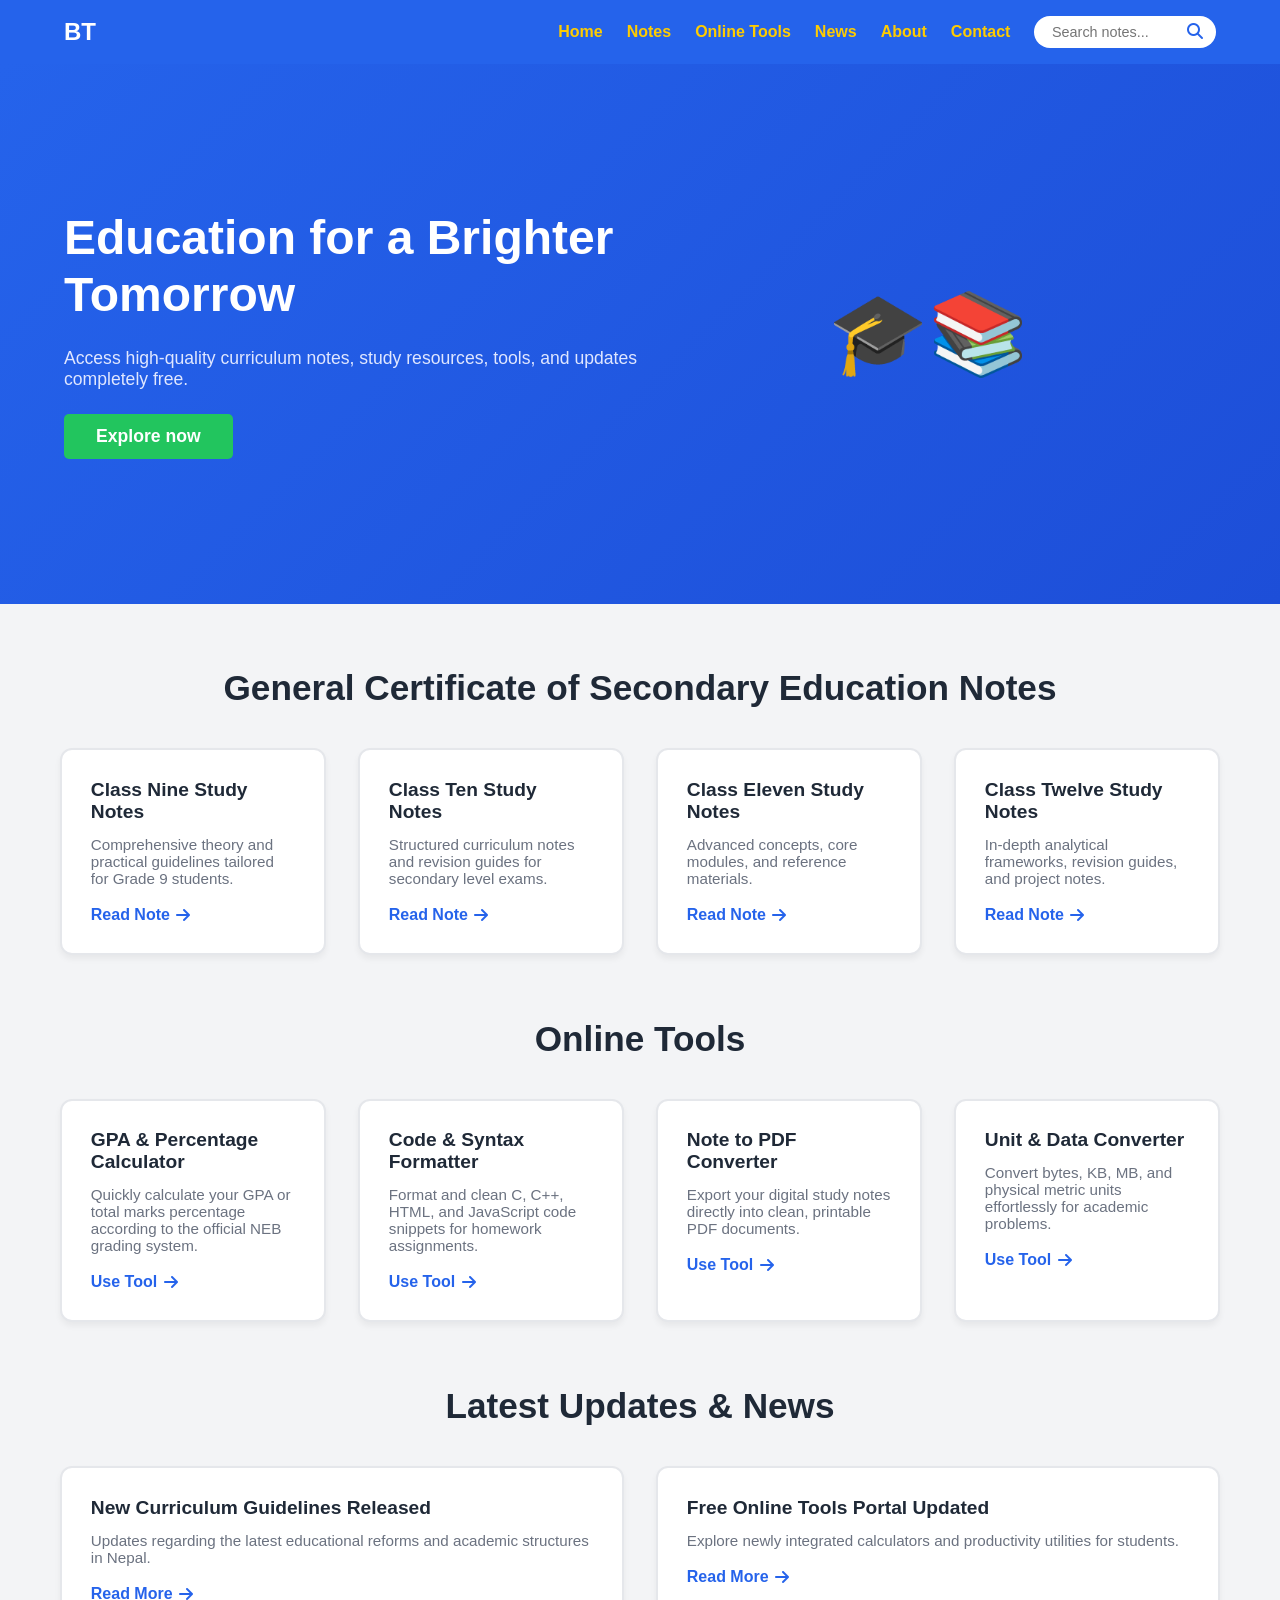
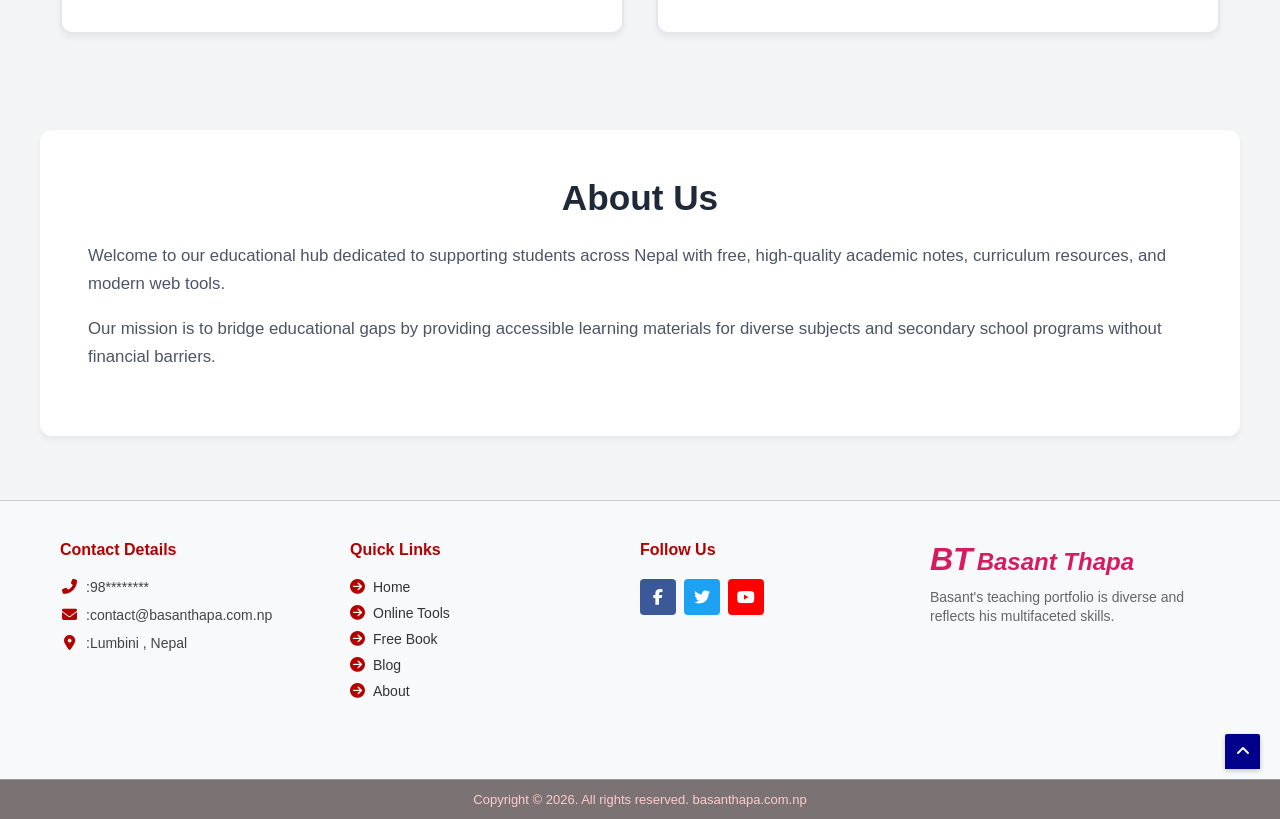
==== index.html @ 486ab1de "Update index.html" ====
<!DOCTYPE html>
<html lang="en">
<head>
    <link rel="icon" type="image/png" href="favicon.png">

    <!-- ...other tags... -->
    <script async src="https://pagead2.googlesyndication.com/pagead/js/adsbygoogle.js?client=ca-pub-2195037554780501"
     crossorigin="anonymous"></script>
    <meta charset="UTF-8">
    <meta name="viewport" content="width=device-width, initial-scale=1.0">

    <!-- Primary SEO Meta Tags -->
    <title>General Certificate of Secondary Education & Learning Hub | Basant Thapa</title>
    <meta name="description" content="Free educational portal by Basant Thapa offering Class 9 to 12 study notes, free student online tools, academic news, and learning resources in Nepal.">
    <meta name="keywords" content="Basant Thapa, Study Notes, Grade 9 Notes, Grade 10 Notes, Grade 11 Notes, Grade 12 Notes, NEB Nepal, Free Student Tools, GPA Calculator, Education Nepal">
    <meta name="author" content="Basant Thapa">
    <meta name="robots" content="index, follow">
    <link rel="canonical" href="https://basanthapa.com.np/">

    <!-- Open Graph / Facebook / WhatsApp SEO -->
    <meta property="og:type" content="website">
    <meta property="og:url" content="https://basanthapa.com.np/">
    <meta property="og:title" content="GCSE & Study Notes | Basant Thapa">
    <meta property="og:description" content="Access free Class 9-12 study notes, GPA calculator, note conversion tools, and educational news.">
    <meta property="og:image" content="https://basanthapa.com.np/og-image.jpg">

    <!-- Twitter Card SEO -->
    <meta name="twitter:card" content="summary_large_image">
    <meta name="twitter:url" content="https://basanthapa.com.np/">
    <meta name="twitter:title" content="GCSE & Study Notes | Basant Thapa">
    <meta name="twitter:description" content="Access free Class 9-12 study notes, GPA calculator, note conversion tools, and educational news.">
    <meta name="twitter:image" content="https://basanthapa.com.np/og-image.jpg">

    <!-- Schema.org JSON-LD Structured Data for Google Indexing -->
    <script type="application/ld+json">
    {
      "@context": "https://schema.org",
      "@type": "EducationalOrganization",
      "name": "Basant Thapa Educational Hub",
      "url": "https://basanthapa.com.np/",
      "description": "Free study notes, curriculum resources, and online student tools.",
      "founder": {
        "@type": "Person",
        "name": "Basant Thapa"
      },
      "address": {
        "@type": "PostalAddress",
        "addressLocality": "Mircchaiya-11, Siraha",
        "addressCountry": "NP"
      }
    }
    </script>

    <!-- FontAwesome for Icons -->
    <link rel="stylesheet" href="https://cdnjs.cloudflare.com/ajax/libs/font-awesome/6.4.0/css/all.min.css">
    
    <style>
        * {
            margin: 0;
            padding: 0;
            box-sizing: border-box;
            font-family: 'Segoe UI', Tahoma, Geneva, Verdana, sans-serif;
            scroll-behavior: smooth;
        }

        body {
            background-color: #f3f4f6;
            color: #333;
        }

        /* Normal Scrolling Navbar Styling (Not Fixed) */
        header {
            background-color: #2563eb;
            color: white;
            display: flex;
            justify-content: space-between;
            align-items: center;
            padding: 1rem 5%;
            box-shadow: 0 2px 5px rgba(0,0,0,0.1);
        }

        .logo {
            font-size: 1.5rem;
            font-weight: bold;
            color: #ffffff;
            text-decoration: none;
            display: flex;
            align-items: center;
            gap: 0.5rem;
        }

        nav ul {
            display: flex;
            list-style: none;
            gap: 1.5rem;
            align-items: center;
        }

        nav ul li {
            position: relative;
        }

        nav ul li a {
            color: #ffcc00;
            text-decoration: none;
            font-weight: 600;
            font-size: 1rem;
            transition: color 0.3s;
        }

        nav ul li a:hover {
            color: #ffffff;
        }

        /* Navbar Search Bar Container */
        .nav-search-container {
            display: flex;
            align-items: center;
            background: #ffffff;
            border-radius: 20px;
            padding: 0.2rem 0.8rem;
        }

        .nav-search-input {
            border: none;
            outline: none;
            padding: 0.3rem;
            font-size: 0.9rem;
            width: 140px;
            transition: width 0.3s ease;
        }

        .nav-search-input:focus {
            width: 180px;
        }

        .nav-search-btn {
            background: none;
            border: none;
            color: #2563eb;
            cursor: pointer;
            font-size: 1rem;
        }

        /* Hero Section */
        .hero {
            background: linear-gradient(135deg, #2563eb, #1d4ed8);
            color: white;
            display: flex;
            align-items: center;
            justify-content: space-between;
            padding: 4rem 5%;
            min-height: 60vh;
            flex-wrap: wrap;
        }

        .hero-content {
            flex: 1;
            min-width: 300px;
        }

        .hero-content h1 {
            font-size: 3rem;
            margin-bottom: 1.5rem;
            line-height: 1.2;
        }

        .hero-content p {
            font-size: 1.1rem;
            margin-bottom: 1.5rem;
            color: #e0e7ff;
        }

        .btn {
            display: inline-block;
            background-color: #22c55e;
            color: white;
            padding: 0.75rem 2rem;
            border-radius: 5px;
            text-decoration: none;
            font-weight: bold;
            font-size: 1.1rem;
            transition: background 0.3s;
        }

        .btn:hover {
            background-color: #16a34a;
        }

        .hero-image {
            flex: 1;
            min-width: 300px;
            text-align: center;
            font-size: 5rem;
        }

        /* General Section Styling */
        .container {
            max-width: 1200px;
            margin: 0 auto;
            padding: 4rem 20px;
        }

        .section-title {
            text-align: center;
            font-size: 2.2rem;
            margin-bottom: 2.5rem;
            color: #1f2937;
        }

        /* Notes, News & Tools Cards Grid */
        .cards-container {
            display: grid;
            grid-template-columns: repeat(auto-fit, minmax(260px, 1fr));
            gap: 2rem;
        }

        .card {
            background: white;
            border: 2px solid #e5e7eb;
            border-radius: 12px;
            padding: 1.8rem;
            text-align: left;
            box-shadow: 0 4px 6px rgba(0,0,0,0.05);
            transition: transform 0.3s, border-color 0.3s;
        }

        .card:hover {
            transform: translateY(-5px);
            border-color: #2563eb;
        }

        .card h3 {
            font-size: 1.2rem;
            color: #1f2937;
            margin-bottom: 0.8rem;
        }

        .card p {
            font-size: 0.95rem;
            color: #6b7280;
            margin-bottom: 1.2rem;
        }

        .card-link {
            text-decoration: none;
            color: #2563eb;
            font-weight: 600;
            display: inline-flex;
            align-items: center;
            gap: 0.4rem;
        }

        .card-link:hover {
            text-decoration: underline;
        }

        /* About Section */
        .about-section {
            background-color: white;
            border-radius: 12px;
            padding: 3rem;
            box-shadow: 0 4px 6px rgba(0,0,0,0.05);
            margin: 2rem 20px;
            max-width: 1200px;
            margin-left: auto;
            margin-right: auto;
        }

        .about-content {
            line-height: 1.7;
            color: #4b5563;
            font-size: 1.05rem;
        }

        .about-content p {
            margin-bottom: 1rem;
        }

        /* Footer Main Container Styles */
        .site-footer {
            background-color: #f8f9fa;
            border-top: 1px solid #ccc;
            font-family: Arial, sans-serif;
            color: #333;
            position: relative;
            padding-top: 40px;
            margin-top: 4rem;
        }

        .footer-container {
            max-width: 1200px;
            margin: 0 auto;
            display: flex;
            justify-content: space-between;
            flex-wrap: wrap;
            padding: 0 20px 50px 20px;
        }

        .footer-col {
            flex: 1;
            min-width: 220px;
            margin-bottom: 20px;
            padding-right: 15px;
        }

        /* Footer Headings */
        .footer-col h3.footer-heading {
            color: #b30000;
            font-size: 16px;
            font-weight: bold;
            margin-bottom: 20px;
            text-transform: capitalize;
        }

        /* Contact & Link Lists */
        .contact-list, .links-list {
            list-style: none;
            padding: 0;
            margin: 0;
        }

        .contact-list li {
            display: flex;
            align-items: center;
            margin-bottom: 12px;
            font-size: 14px;
            color: #444;
        }

        .contact-list li i {
            color: #b30000;
            margin-right: 8px;
            font-size: 15px;
            width: 18px;
            text-align: center;
        }

        .links-list li {
            margin-bottom: 10px;
        }

        .links-list li a {
            text-decoration: none;
            color: #333;
            font-size: 14px;
            display: flex;
            align-items: center;
            transition: color 0.2s;
        }

        .links-list li a i {
            color: #b30000;
            margin-right: 8px;
            font-size: 15px;
        }

        .links-list li a:hover {
            color: #b30000;
        }

        /* Social Icons */
        .social-icons {
            display: flex;
            gap: 8px;
        }

        .social-icon {
            display: flex;
            align-items: center;
            justify-content: center;
            width: 36px;
            height: 36px;
            color: #fff;
            border-radius: 4px;
            text-decoration: none;
            font-size: 16px;
        }

        .social-icon.facebook { background-color: #3b5998; }
        .social-icon.twitter { background-color: #1da1f2; }
        .social-icon.youtube { background-color: #ff0000; }

        /* Brand Column */
        .brand-logo {
            display: flex;
            align-items: baseline;
            margin-bottom: 10px;
        }

        .logo-yb {
            font-family: 'Brush Script MT', cursive, sans-serif;
            font-size: 32px;
            color: #d81b60;
            font-weight: bold;
            font-style: italic;
            margin-right: 4px;
        }

        .logo-text {
            font-family: 'Brush Script MT', cursive, sans-serif;
            font-size: 24px;
            color: #d81b60;
            font-style: italic;
            font-weight: bold;
        }

        .brand-desc {
            font-size: 14px;
            color: #666;
            line-height: 1.4;
            margin: 0;
            max-width: 260px;
        }

        /* Footer Bottom Bar */
        .footer-bottom {
            background-color: #7b7373;
            text-align: center;
            padding: 12px 0;
            border-top: 1px solid #999;
        }

        .footer-bottom p {
            color: #ffcccc;
            font-size: 13px;
            margin: 0;
        }

        /* Back to Top Button */
        .back-to-top {
            position: absolute;
            right: 20px;
            bottom: 50px;
            background-color: #00008b;
            color: #fff;
            width: 35px;
            height: 35px;
            display: flex;
            align-items: center;
            justify-content: center;
            text-decoration: none;
            border-radius: 2px 2px 0 0;
            box-shadow: 0 2px 5px rgba(0,0,0,0.2);
        }

        .back-to-top:hover {
            background-color: #000066;
        }

        /* Responsive */
        @media (max-width: 768px) {
            header {
                flex-direction: column;
                gap: 0.5rem;
                padding: 0.8rem;
            }
            nav ul {
                gap: 0.8rem;
                font-size: 0.9rem;
            }
            .hero-content h1 {
                font-size: 2.2rem;
            }
        }
    </style>
</head>
<body>

    <!-- Header / Navbar (Text only, natural scrolling) -->
    <header>
        <a href="#" class="logo" aria-label="Basant Thapa Home">
            BT
        </a>
        <nav aria-label="Main Navigation">
            <ul>
                <li><a href="#">Home</a></li>
                <li><a href="#notes">Notes</a></li>
                <li><a href="#tools">Online Tools</a></li>
                <li><a href="#news">News</a></li>
                <li><a href="#about">About</a></li>
                <li><a href="#contact-details">Contact</a></li>
                <li>
                    <div class="nav-search-container">
                        <input type="text" id="searchInput" class="nav-search-input" placeholder="Search notes..." aria-label="Search study notes">
                        <button onclick="performSearch()" class="nav-search-btn" aria-label="Submit search"><i class="fas fa-search"></i></button>
                    </div>
                </li>
            </ul>
        </nav>
    </header>

    <main>
        <!-- Hero Section -->
        <section class="hero">
            <div class="hero-content">
                <h1>Education for a Brighter Tomorrow</h1>
                <p>Access high-quality curriculum notes, study resources, tools, and updates completely free.</p>
                <a href="#notes" class="btn">Explore now</a>
            </div>
            <div class="hero-image" aria-hidden="true">
                🎓📚
            </div>
        </section>

        <!-- Notes Section -->
        <section id="notes" class="container">
            <h2 class="section-title">General Certificate of Secondary Education Notes</h2>
            <div class="cards-container">
                <article class="card">
                    <h3>Class Nine Study Notes</h3>
                    <p>Comprehensive theory and practical guidelines tailored for Grade 9 students.</p>
                    <a href="#" class="card-link">Read Note <i class="fas fa-arrow-right"></i></a>
                </article>
                <article class="card">
                    <h3>Class Ten Study Notes</h3>
                    <p>Structured curriculum notes and revision guides for secondary level exams.</p>
                    <a href="#" class="card-link">Read Note <i class="fas fa-arrow-right"></i></a>
                </article>
                <article class="card">
                    <h3>Class Eleven Study Notes</h3>
                    <p>Advanced concepts, core modules, and reference materials.</p>
                    <a href="#" class="card-link">Read Note <i class="fas fa-arrow-right"></i></a>
                </article>
                <article class="card">
                    <h3>Class Twelve Study Notes</h3>
                    <p>In-depth analytical frameworks, revision guides, and project notes.</p>
                    <a href="#" class="card-link">Read Note <i class="fas fa-arrow-right"></i></a>
                </article>
            </div>
        </section>

        <!-- Online Tools Section -->
        <section id="tools" class="container" style="padding-top: 0;">
            <h2 class="section-title">Online Tools</h2>
            <div class="cards-container">
                <article class="card">
                    <h3>GPA & Percentage Calculator</h3>
                    <p>Quickly calculate your GPA or total marks percentage according to the official NEB grading system.</p>
                    <a href="tools/neb_gps_calculator/" class="card-link">Use Tool <i class="fas fa-arrow-right"></i></a>
                </article>
                <article class="card">
                    <h3>Code & Syntax Formatter</h3>
                    <p>Format and clean C, C++, HTML, and JavaScript code snippets for homework assignments.</p>
                    <a href="#" class="card-link">Use Tool <i class="fas fa-arrow-right"></i></a>
                </article>
                <article class="card">
                    <h3>Note to PDF Converter</h3>
                    <p>Export your digital study notes directly into clean, printable PDF documents.</p>
                    <a href="#" class="card-link">Use Tool <i class="fas fa-arrow-right"></i></a>
                </article>
                <article class="card">
                    <h3>Unit & Data Converter</h3>
                    <p>Convert bytes, KB, MB, and physical metric units effortlessly for academic problems.</p>
                    <a href="#" class="card-link">Use Tool <i class="fas fa-arrow-right"></i></a>
                </article>
            </div>
        </section>

        <!-- News Section -->
        <section id="news" class="container" style="padding-top: 0;">
            <h2 class="section-title">Latest Updates & News</h2>
            <div class="cards-container">
                <article class="card">
                    <h3>New Curriculum Guidelines Released</h3>
                    <p>Updates regarding the latest educational reforms and academic structures in Nepal.</p>
                    <a href="#" class="card-link">Read More <i class="fas fa-arrow-right"></i></a>
                </article>
                <article class="card">
                    <h3>Free Online Tools Portal Updated</h3>
                    <p>Explore newly integrated calculators and productivity utilities for students.</p>
                    <a href="#" class="card-link">Read More <i class="fas fa-arrow-right"></i></a>
                </article>
            </div>
        </section>

        <!-- About Section -->
        <section id="about" class="about-section">
            <h2 class="section-title" style="margin-bottom: 1.5rem;">About Us</h2>
            <div class="about-content">
                <p>Welcome to our educational hub dedicated to supporting students across Nepal with free, high-quality academic notes, curriculum resources, and modern web tools.</p>
                <p>Our mission is to bridge educational gaps by providing accessible learning materials for diverse subjects and secondary school programs without financial barriers.</p>
            </div>
        </section>
    </main>

    <!-- Enhanced Multi-column Footer -->
    <footer class="site-footer">
        <div class="footer-container">
            
            <!-- Column 1: Contact Details -->
            <div id="contact-details" class="footer-col">
                <h3 class="footer-heading">Contact Details</h3>
                <ul class="contact-list">
                    <li>
                        <i class="fas fa-phone-alt"></i>
                        <span>:98********</span>
                    </li>
                    <li>
                        <i class="fas fa-envelope"></i>
                        <span>:contact@basanthapa.com.np</span>
                    </li>
                    <li>
                        <i class="fas fa-map-marker-alt"></i>
                        <span>:Lumbini , Nepal</span>
                    </li>
                </ul>
            </div>

            <!-- Column 2: Quick Links -->
            <div class="footer-col">
                <h3 class="footer-heading">Quick Links</h3>
                <ul class="links-list">
                    <li><a href="#"><i class="fas fa-arrow-circle-right"></i> Home</a></li>
                    <li><a href="#tools"><i class="fas fa-arrow-circle-right"></i> Online Tools</a></li>
                    <li><a href="#notes"><i class="fas fa-arrow-circle-right"></i> Free Book</a></li>
                    <li><a href="#news"><i class="fas fa-arrow-circle-right"></i> Blog</a></li>
                    <li><a href="#about"><i class="fas fa-arrow-circle-right"></i> About</a></li>
                </ul>
            </div>

            <!-- Column 3: Follow Us -->
            <div class="footer-col">
                <h3 class="footer-heading">Follow Us</h3>
                <div class="social-icons">
                    <a href="#" class="social-icon facebook" aria-label="Facebook Page"><i class="fab fa-facebook-f"></i></a>
                    <a href="#" class="social-icon twitter" aria-label="Twitter Profile"><i class="fab fa-twitter"></i></a>
                    <a href="#" class="social-icon youtube" aria-label="YouTube Channel"><i class="fab fa-youtube"></i></a>
                </div>
            </div>

            <!-- Column 4: Brand & Bio -->
            <div class="footer-col brand-col">
                <div class="brand-logo">
                    <span class="logo-yb">BT</span>
                    <span class="logo-text">Basant Thapa</span>
                </div>
                <p class="brand-desc">
                    Basant's teaching portfolio is diverse and reflects his multifaceted skills.
                </p>
            </div>

        </div>

        <!-- Bottom Bar -->
        <div class="footer-bottom">
            <p>Copyright &copy; 2026. All rights reserved. basanthapa.com.np</p>
        </div>

        <!-- Back to Top Button -->
        <a href="#" class="back-to-top" aria-label="Scroll back to top"><i class="fas fa-angle-up"></i></a>
    </footer>

    <!-- Search Script Logic -->
    <script>
        function performSearch() {
            const query = document.getElementById('searchInput').value.trim().toLowerCase();
            if(query) {
                alert("Searching notes and tools for: " + query);
            } else {
                alert("Please enter a search term.");
            }
        }

        // Allow pressing Enter in the search input
        document.getElementById('searchInput').addEventListener('keypress', function (e) {
            if (e.key === 'Enter') {
                performSearch();
            }
        });
    </script>
</body>
</html>
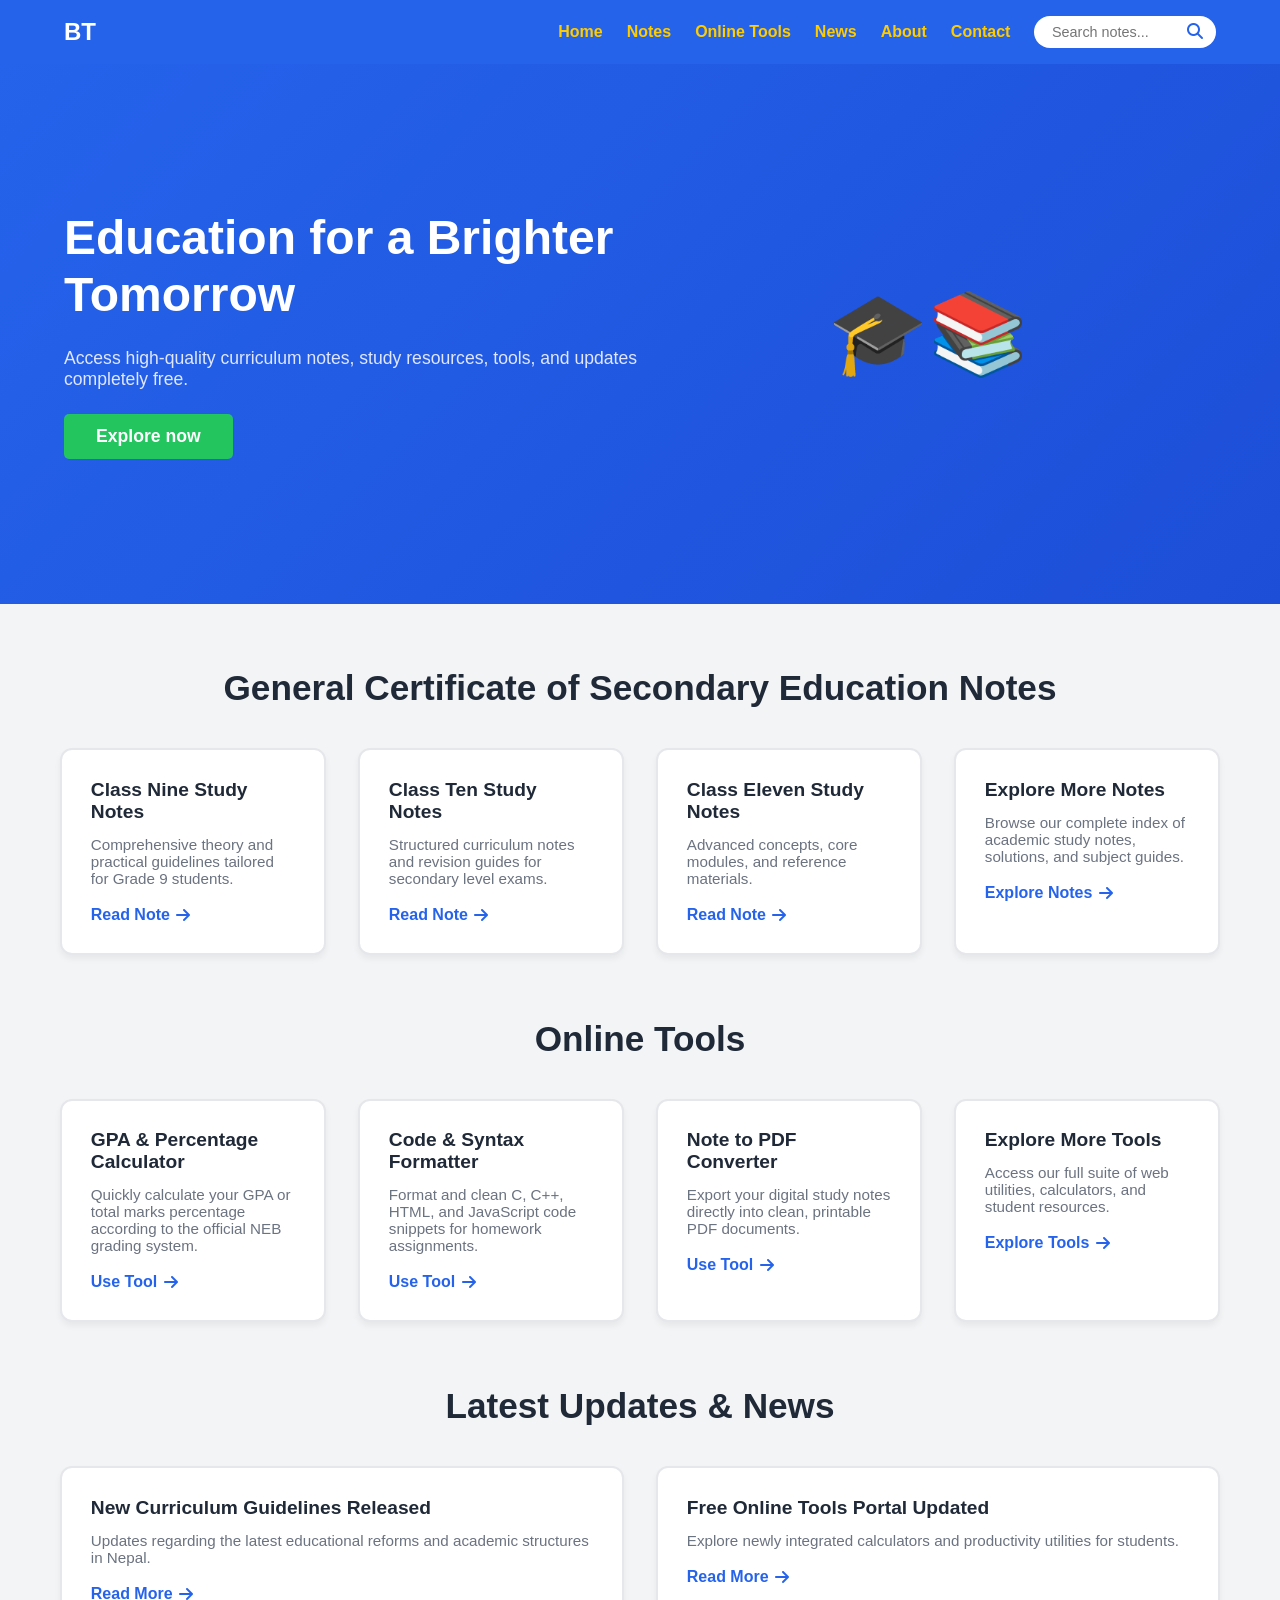
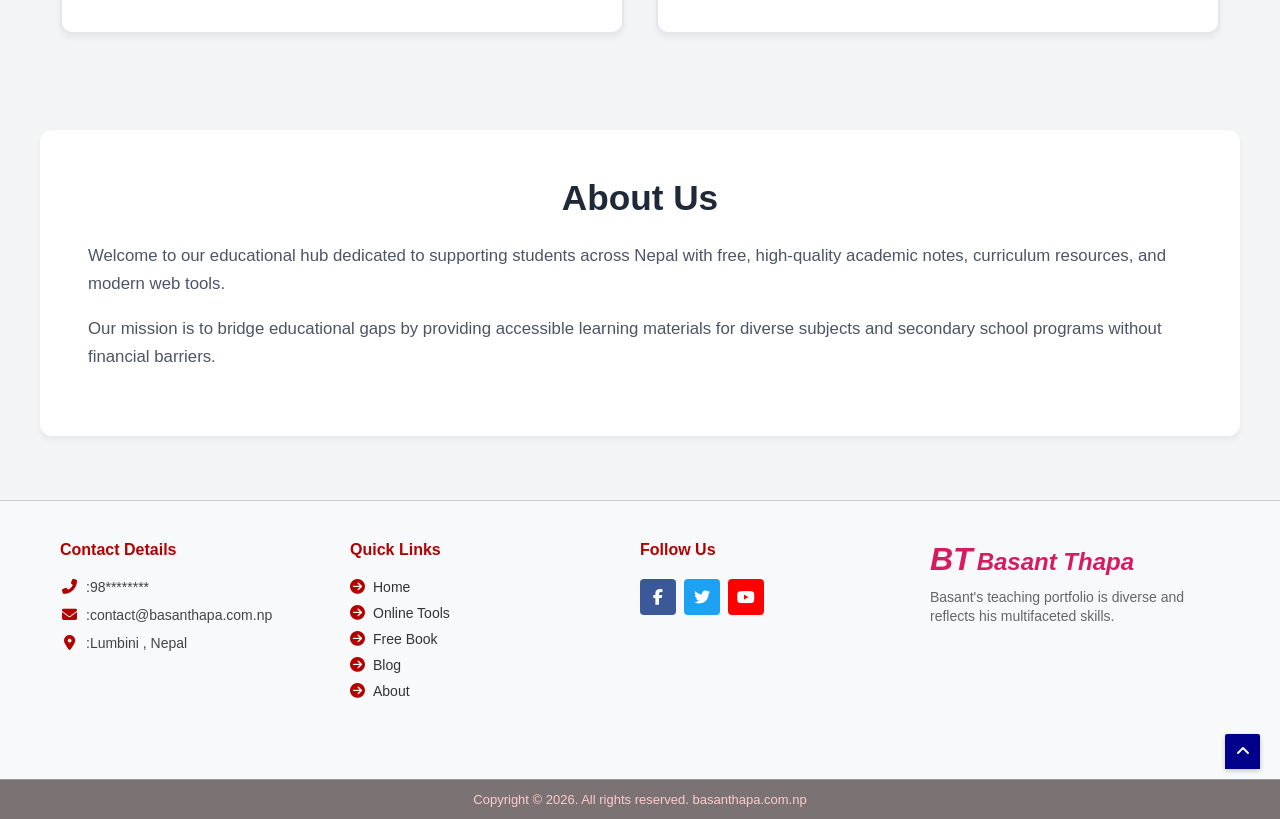
==== commit 1b3e8006: "Update index.html" ====
--- a/index.html
+++ b/index.html
@@ -11,7 +11,7 @@
 
     <!-- Primary SEO Meta Tags -->
     <title>General Certificate of Secondary Education & Learning Hub | Basant Thapa</title>
-    <meta name="description" content="Free educational portal by Basant Thapa offering Class 9 to 12 study notes, free student online tools, academic news, and learning resources in Nepal.">
+    <meta name="description" content="Free educational portal offering study notes, free student online tools, academic news, and learning resources.">
     <meta name="keywords" content="Basant Thapa, Study Notes, Grade 9 Notes, Grade 10 Notes, Grade 11 Notes, Grade 12 Notes, NEB Nepal, Free Student Tools, GPA Calculator, Education Nepal">
     <meta name="author" content="Basant Thapa">
     <meta name="robots" content="index, follow">
@@ -45,7 +45,6 @@
       },
       "address": {
         "@type": "PostalAddress",
-        "addressLocality": "Mircchaiya-11, Siraha",
         "addressCountry": "NP"
       }
     }
@@ -523,9 +522,9 @@
                     <a href="#" class="card-link">Read Note <i class="fas fa-arrow-right"></i></a>
                 </article>
                 <article class="card">
-                    <h3>Class Twelve Study Notes</h3>
-                    <p>In-depth analytical frameworks, revision guides, and project notes.</p>
-                    <a href="#" class="card-link">Read Note <i class="fas fa-arrow-right"></i></a>
+                    <h3>Explore More Notes</h3>
+                    <p>Browse our complete index of academic study notes, solutions, and subject guides.</p>
+                    <a href="#" class="card-link">Explore Notes <i class="fas fa-arrow-right"></i></a>
                 </article>
             </div>
         </section>
@@ -537,7 +536,7 @@
                 <article class="card">
                     <h3>GPA & Percentage Calculator</h3>
                     <p>Quickly calculate your GPA or total marks percentage according to the official NEB grading system.</p>
-                    <a href="tools/neb_gps_calculator/" class="card-link">Use Tool <i class="fas fa-arrow-right"></i></a>
+                    <a href="tools/neb_gpa_calculator/" class="card-link">Use Tool <i class="fas fa-arrow-right"></i></a>
                 </article>
                 <article class="card">
                     <h3>Code & Syntax Formatter</h3>
@@ -550,9 +549,9 @@
                     <a href="#" class="card-link">Use Tool <i class="fas fa-arrow-right"></i></a>
                 </article>
                 <article class="card">
-                    <h3>Unit & Data Converter</h3>
-                    <p>Convert bytes, KB, MB, and physical metric units effortlessly for academic problems.</p>
-                    <a href="#" class="card-link">Use Tool <i class="fas fa-arrow-right"></i></a>
+                    <h3>Explore More Tools</h3>
+                    <p>Access our full suite of web utilities, calculators, and student resources.</p>
+                    <a href="#" class="card-link">Explore Tools <i class="fas fa-arrow-right"></i></a>
                 </article>
             </div>
         </section>
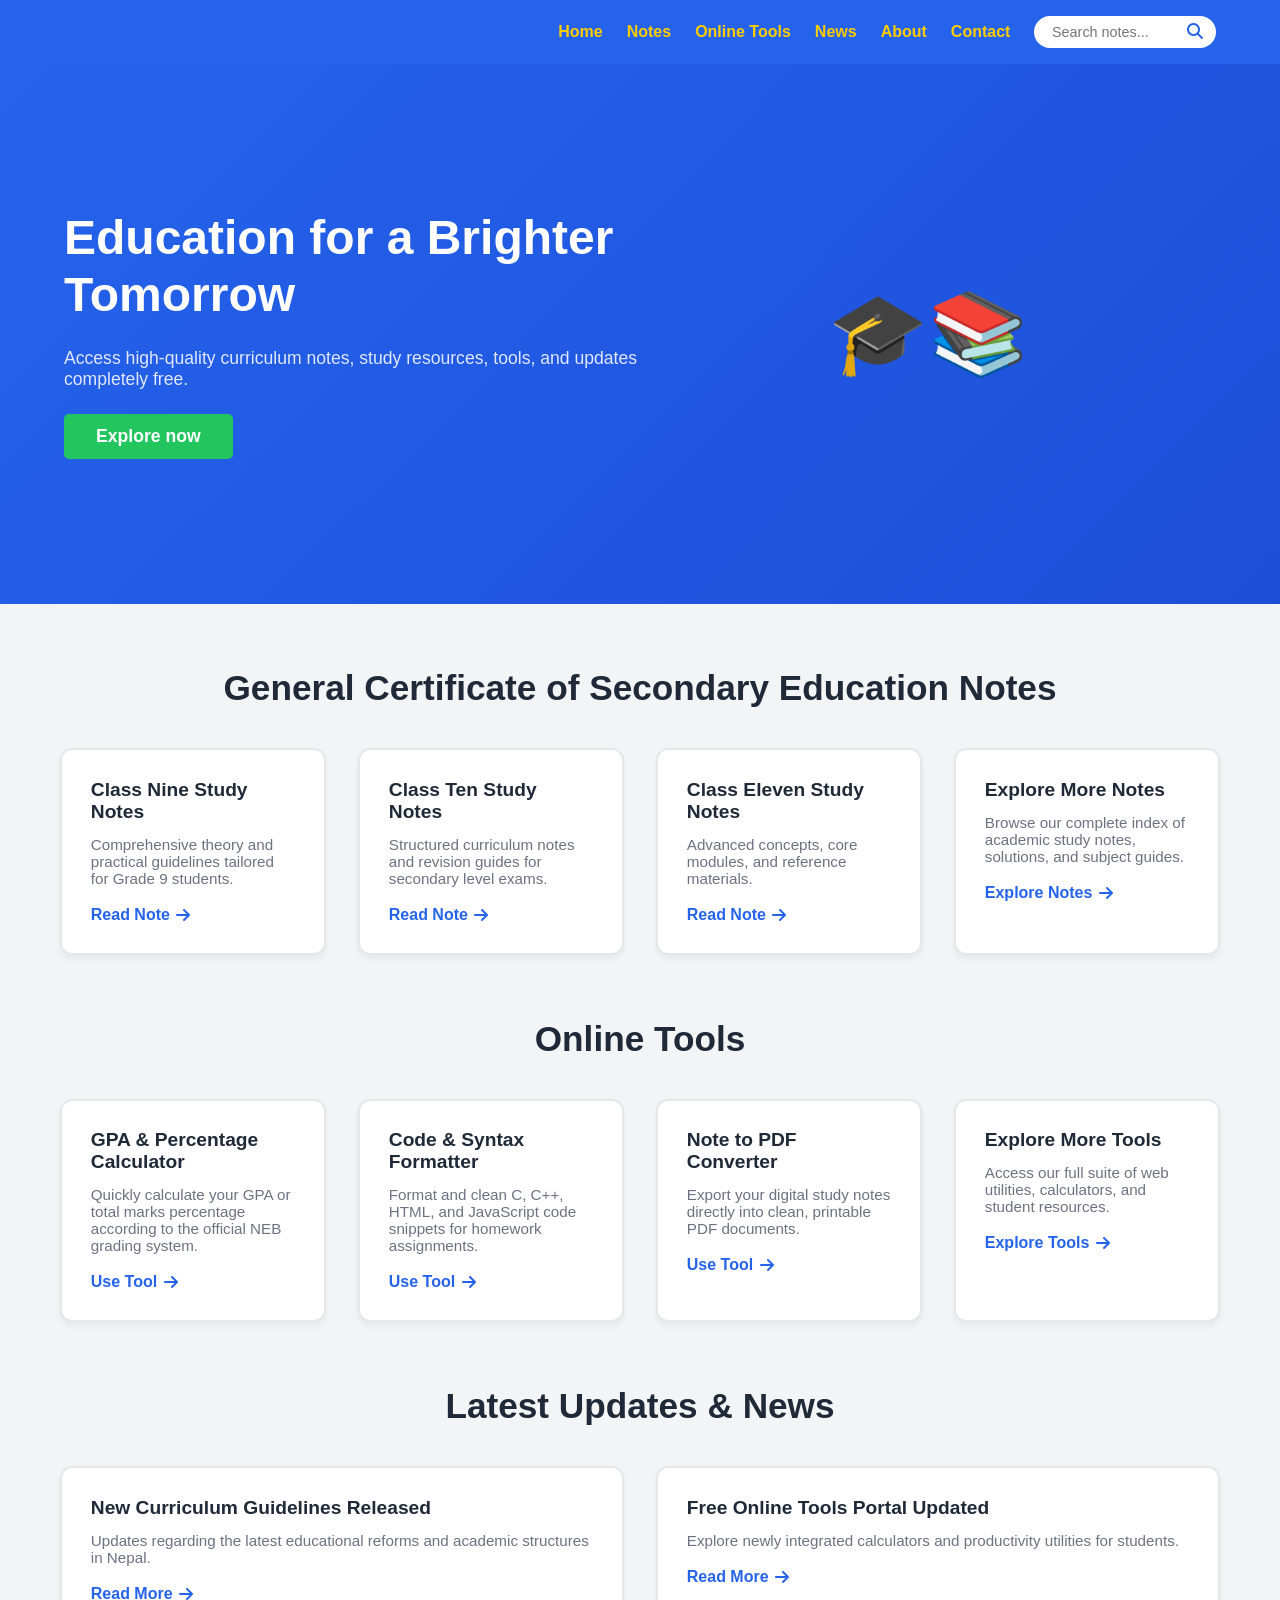
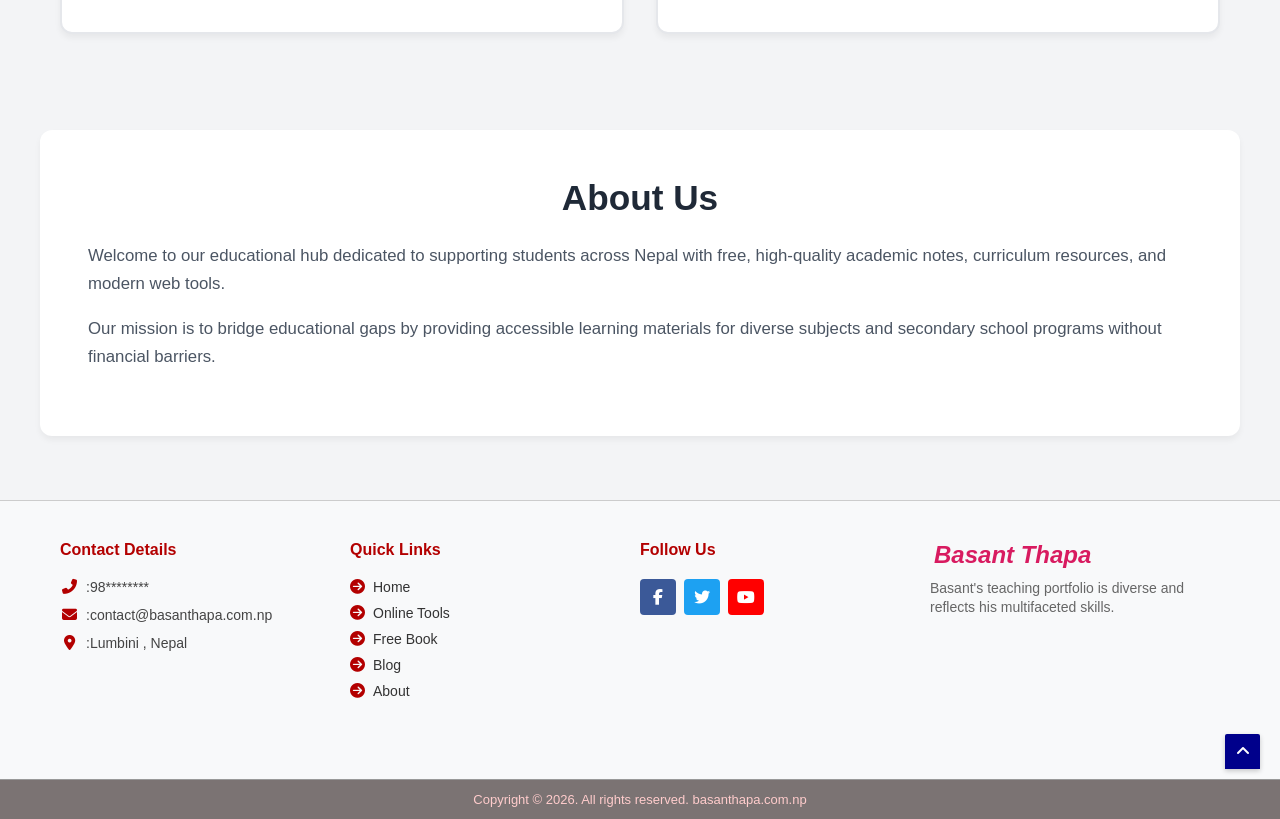
==== commit 15ea87b8: "Update index.html" ====
--- a/index.html
+++ b/index.html
@@ -469,7 +469,7 @@
     <!-- Header / Navbar (Text only, natural scrolling) -->
     <header>
         <a href="#" class="logo" aria-label="Basant Thapa Home">
-            BT
+              <!-- Header logo-->
         </a>
         <nav aria-label="Main Navigation">
             <ul>
@@ -631,7 +631,7 @@
             <!-- Column 4: Brand & Bio -->
             <div class="footer-col brand-col">
                 <div class="brand-logo">
-                    <span class="logo-yb">BT</span>
+                    <span class="logo-yb"></span>
                     <span class="logo-text">Basant Thapa</span>
                 </div>
                 <p class="brand-desc">
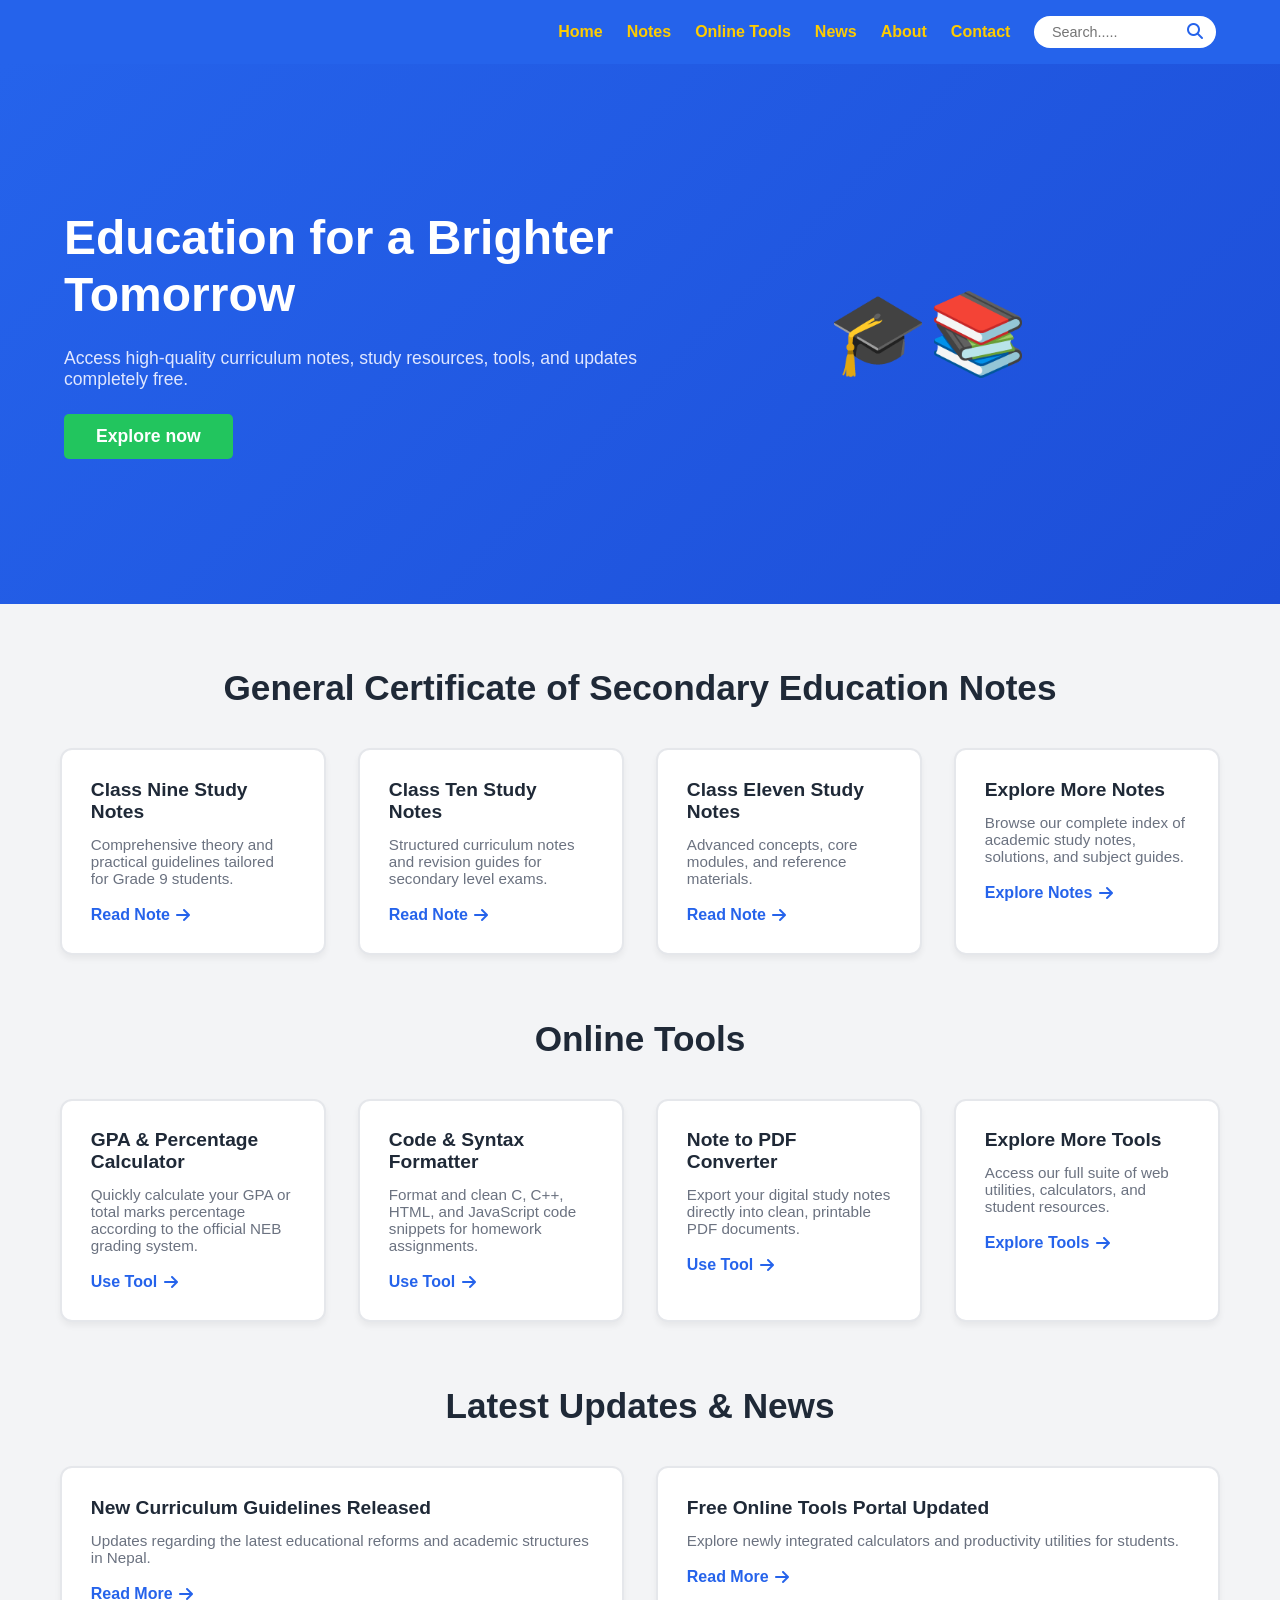
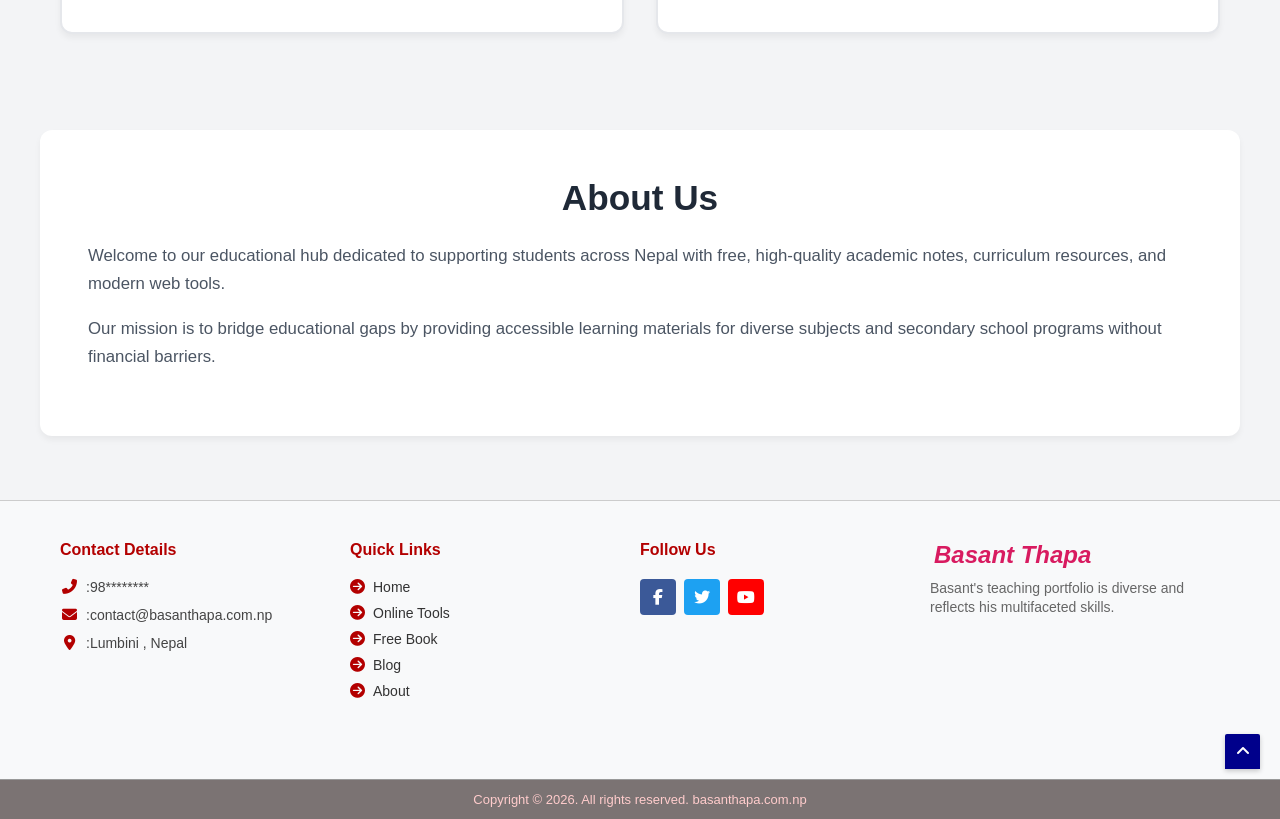
==== commit 4781a591: "Update index.html" ====
--- a/index.html
+++ b/index.html
@@ -481,7 +481,7 @@
                 <li><a href="#contact-details">Contact</a></li>
                 <li>
                     <div class="nav-search-container">
-                        <input type="text" id="searchInput" class="nav-search-input" placeholder="Search notes..." aria-label="Search study notes">
+                        <input type="text" id="searchInput" class="nav-search-input" placeholder="Search....." aria-label="Search study notes">
                         <button onclick="performSearch()" class="nav-search-btn" aria-label="Submit search"><i class="fas fa-search"></i></button>
                     </div>
                 </li>
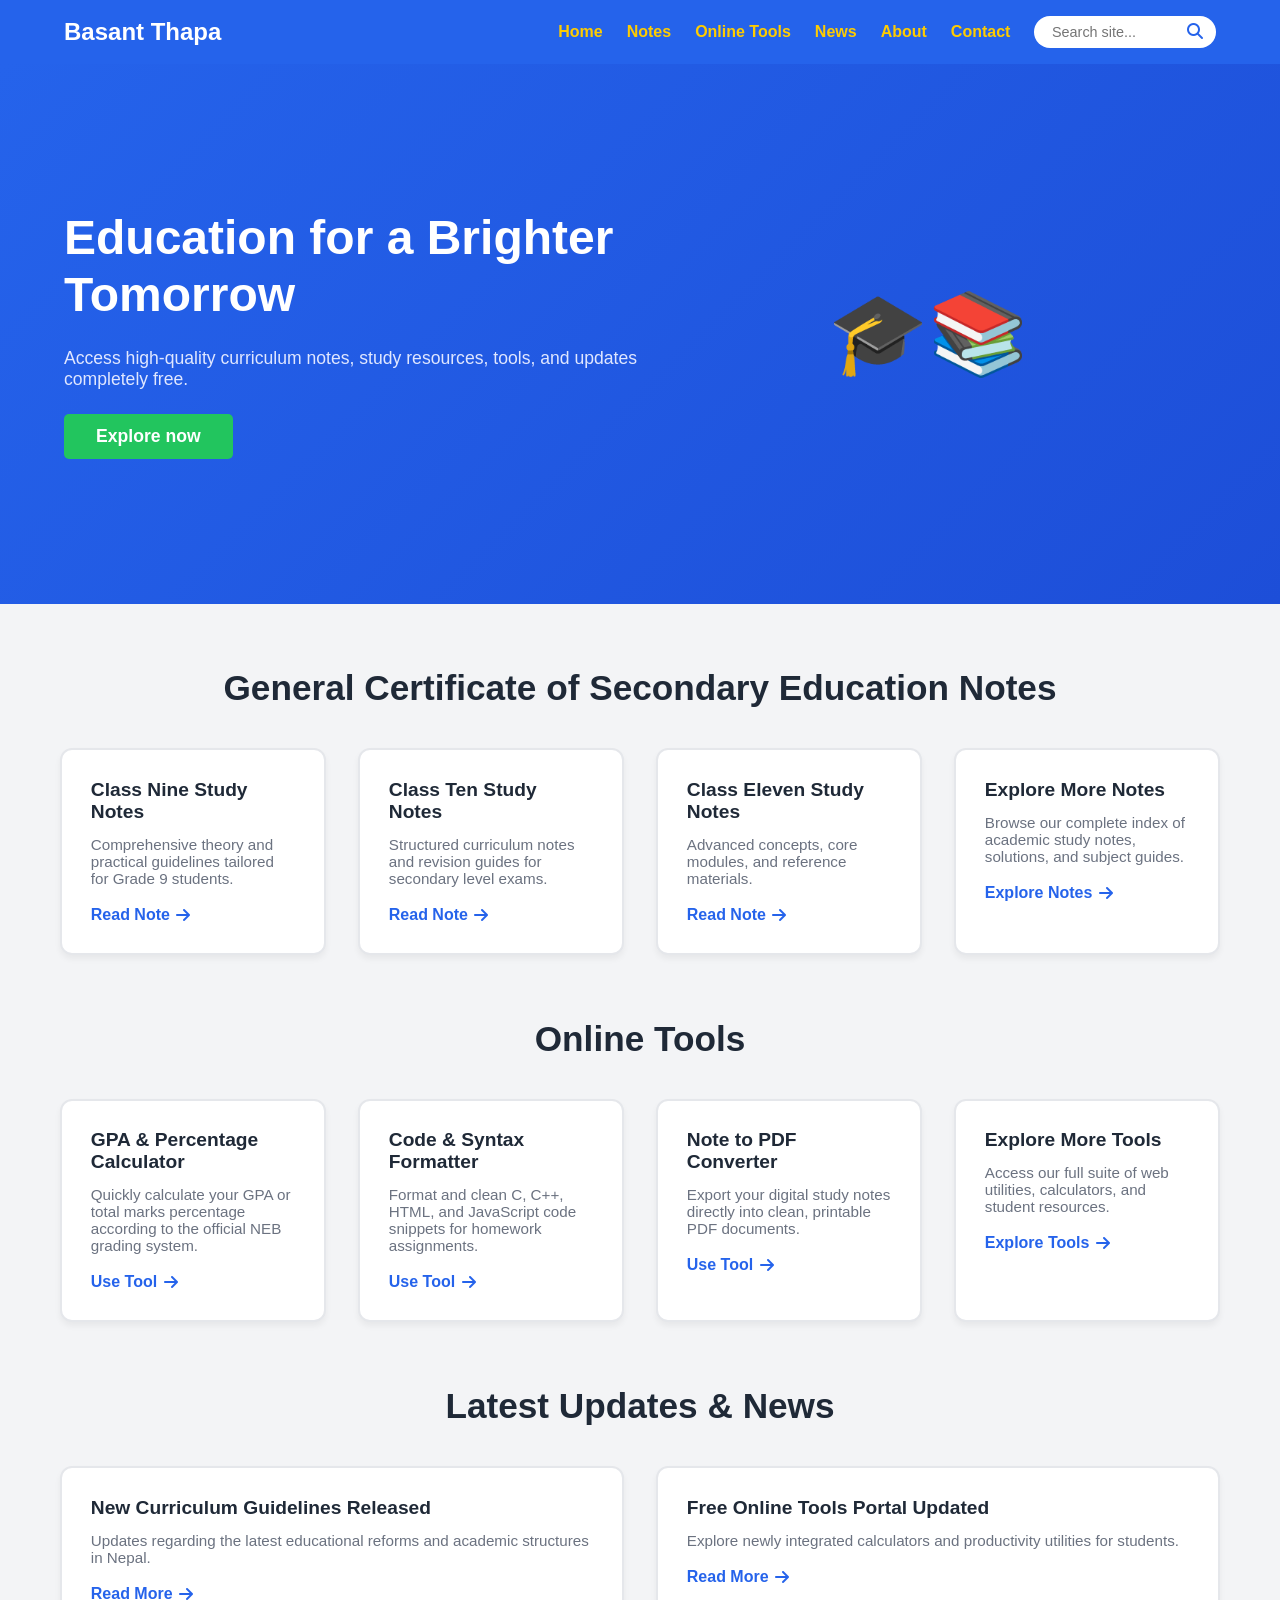
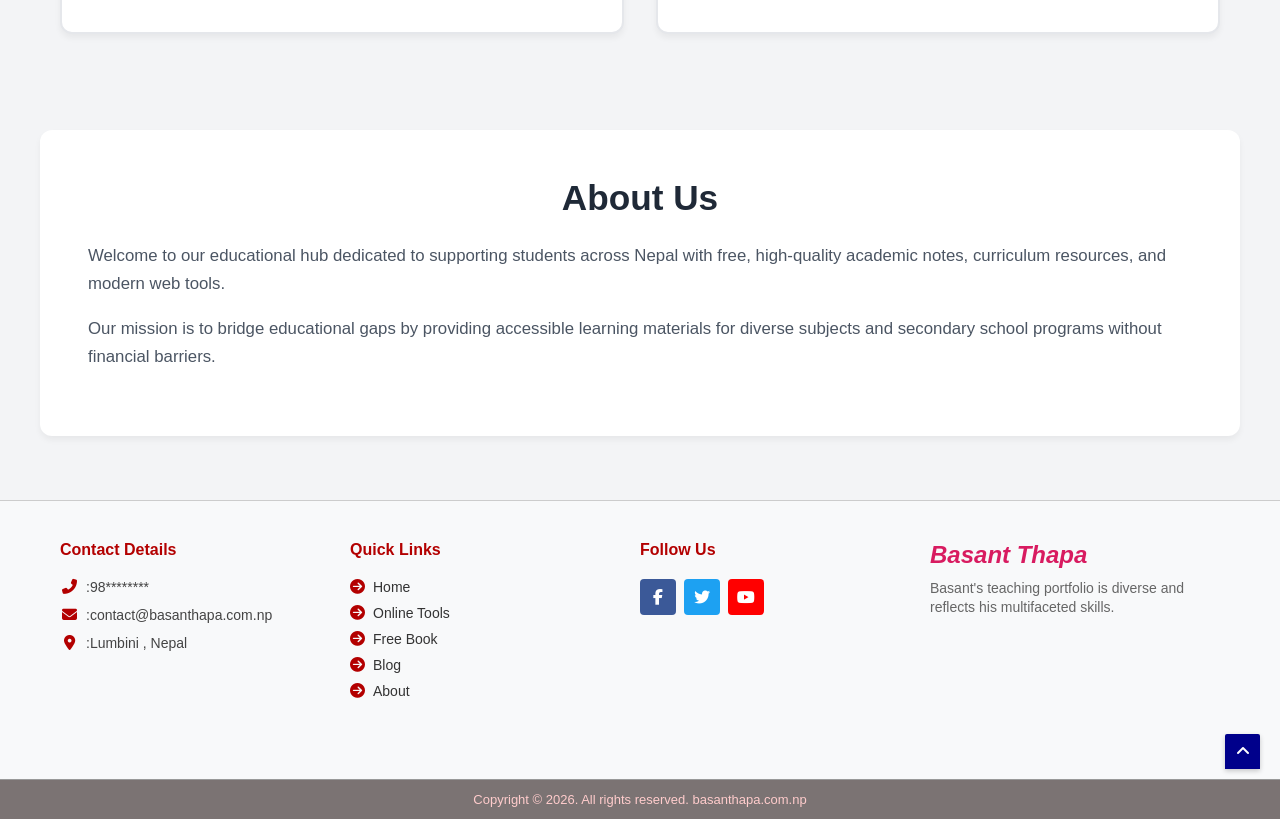
==== commit c83886b1: "Update index.html" ====
--- a/index.html
+++ b/index.html
@@ -3,7 +3,6 @@
 <head>
     <link rel="icon" type="image/png" href="favicon.png">
 
-    <!-- ...other tags... -->
     <script async src="https://pagead2.googlesyndication.com/pagead/js/adsbygoogle.js?client=ca-pub-2195037554780501"
      crossorigin="anonymous"></script>
     <meta charset="UTF-8">
@@ -113,6 +112,7 @@
 
         /* Navbar Search Bar Container */
         .nav-search-container {
+            position: relative;
             display: flex;
             align-items: center;
             background: #ffffff;
@@ -139,6 +139,54 @@
             color: #2563eb;
             cursor: pointer;
             font-size: 1rem;
+        }
+
+        /* Search Results Dropdown Styling */
+        .search-results-dropdown {
+            position: absolute;
+            top: 100%;
+            right: 0;
+            background: #ffffff;
+            color: #333;
+            width: 280px;
+            max-height: 300px;
+            overflow-y: auto;
+            border-radius: 8px;
+            box-shadow: 0 4px 12px rgba(0,0,0,0.15);
+            margin-top: 8px;
+            display: none;
+            z-index: 1000;
+            list-style: none;
+            padding: 0;
+        }
+
+        .search-results-dropdown li {
+            border-bottom: 1px solid #eee;
+        }
+
+        .search-results-dropdown li:last-child {
+            border-bottom: none;
+        }
+
+        .search-results-dropdown a {
+            display: block;
+            padding: 10px 12px;
+            text-decoration: none;
+            color: #1f2937;
+            font-size: 0.9rem;
+            transition: background 0.2s;
+        }
+
+        .search-results-dropdown a:hover {
+            background: #f3f4f6;
+            color: #2563eb;
+        }
+
+        .search-results-dropdown .no-results {
+            padding: 10px 12px;
+            color: #6b7280;
+            font-size: 0.9rem;
+            text-align: center;
         }
 
         /* Hero Section */
@@ -303,7 +351,6 @@
             padding-right: 15px;
         }
 
-        /* Footer Headings */
         .footer-col h3.footer-heading {
             color: #b30000;
             font-size: 16px;
@@ -312,7 +359,6 @@
             text-transform: capitalize;
         }
 
-        /* Contact & Link Lists */
         .contact-list, .links-list {
             list-style: none;
             padding: 0;
@@ -358,7 +404,6 @@
             color: #b30000;
         }
 
-        /* Social Icons */
         .social-icons {
             display: flex;
             gap: 8px;
@@ -380,20 +425,10 @@
         .social-icon.twitter { background-color: #1da1f2; }
         .social-icon.youtube { background-color: #ff0000; }
 
-        /* Brand Column */
         .brand-logo {
             display: flex;
             align-items: baseline;
             margin-bottom: 10px;
-        }
-
-        .logo-yb {
-            font-family: 'Brush Script MT', cursive, sans-serif;
-            font-size: 32px;
-            color: #d81b60;
-            font-weight: bold;
-            font-style: italic;
-            margin-right: 4px;
         }
 
         .logo-text {
@@ -412,7 +447,6 @@
             max-width: 260px;
         }
 
-        /* Footer Bottom Bar */
         .footer-bottom {
             background-color: #7b7373;
             text-align: center;
@@ -426,7 +460,6 @@
             margin: 0;
         }
 
-        /* Back to Top Button */
         .back-to-top {
             position: absolute;
             right: 20px;
@@ -447,7 +480,6 @@
             background-color: #000066;
         }
 
-        /* Responsive */
         @media (max-width: 768px) {
             header {
                 flex-direction: column;
@@ -466,10 +498,10 @@
 </head>
 <body>
 
-    <!-- Header / Navbar (Text only, natural scrolling) -->
+    <!-- Header / Navbar -->
     <header>
         <a href="#" class="logo" aria-label="Basant Thapa Home">
-              <!-- Header logo-->
+            Basant Thapa
         </a>
         <nav aria-label="Main Navigation">
             <ul>
@@ -481,8 +513,10 @@
                 <li><a href="#contact-details">Contact</a></li>
                 <li>
                     <div class="nav-search-container">
-                        <input type="text" id="searchInput" class="nav-search-input" placeholder="Search....." aria-label="Search study notes">
+                        <input type="text" id="searchInput" class="nav-search-input" placeholder="Search site..." autocomplete="off" aria-label="Search site">
                         <button onclick="performSearch()" class="nav-search-btn" aria-label="Submit search"><i class="fas fa-search"></i></button>
+                        <!-- Results Dropdown Box -->
+                        <ul id="searchResults" class="search-results-dropdown"></ul>
                     </div>
                 </li>
             </ul>
@@ -631,7 +665,6 @@
             <!-- Column 4: Brand & Bio -->
             <div class="footer-col brand-col">
                 <div class="brand-logo">
-                    <span class="logo-yb"></span>
                     <span class="logo-text">Basant Thapa</span>
                 </div>
                 <p class="brand-desc">
@@ -650,21 +683,59 @@
         <a href="#" class="back-to-top" aria-label="Scroll back to top"><i class="fas fa-angle-up"></i></a>
     </footer>
 
-    <!-- Search Script Logic -->
+    <!-- Site-Wide Search Script Logic -->
     <script>
+        // Define all pages, tools, notes, and subfolders on your domain here
+        const sitePages = [
+            { title: "Home Page", url: "https://basanthapa.com.np/", category: "General" },
+            { title: "Class Nine Study Notes", url: "https://basanthapa.com.np/#notes", category: "Notes" },
+            { title: "Class Ten Study Notes", url: "https://basanthapa.com.np/#notes", category: "Notes" },
+            { title: "Class Eleven Study Notes", url: "https://basanthapa.com.np/#notes", category: "Notes" },
+            { title: "GPA & Percentage Calculator", url: "https://basanthapa.com.np/tools/neb_gpa_calculator/", category: "Tools" },
+            { title: "EG Folder Content / Page", url: "https://basanthapa.com.np/eg/", category: "EG Hub" },
+            { title: "Latest Curriculum Guidelines", url: "https://basanthapa.com.np/#news", category: "News" },
+            { title: "About Us", url: "https://basanthapa.com.np/#about", category: "General" },
+            { title: "Contact Details", url: "https://basanthapa.com.np/#contact-details", category: "General" }
+        ];
+
+        const searchInput = document.getElementById('searchInput');
+        const searchResults = document.getElementById('searchResults');
+
         function performSearch() {
-            const query = document.getElementById('searchInput').value.trim().toLowerCase();
-            if(query) {
-                alert("Searching notes and tools for: " + query);
+            const query = searchInput.value.trim().toLowerCase();
+            searchResults.innerHTML = "";
+
+            if (query === "") {
+                searchResults.style.display = "none";
+                return;
+            }
+
+            // Filter pages that match the search query
+            const matches = sitePages.filter(page => 
+                page.title.toLowerCase().includes(query) || 
+                page.category.toLowerCase().includes(query)
+            );
+
+            if (matches.length > 0) {
+                matches.forEach(page => {
+                    const li = document.createElement('li');
+                    li.innerHTML = `<a href="${page.url}"><strong>${page.title}</strong> <span style="font-size:0.75rem; color:#2563eb; display:block;">[${page.category}]</span></a>`;
+                    searchResults.appendChild(li);
+                });
+                searchResults.style.display = "block";
             } else {
-                alert("Please enter a search term.");
+                searchResults.innerHTML = `<li class="no-results">No results found for "${query}"</li>`;
+                searchResults.style.display = "block";
             }
         }
 
-        // Allow pressing Enter in the search input
-        document.getElementById('searchInput').addEventListener('keypress', function (e) {
-            if (e.key === 'Enter') {
-                performSearch();
+        // Live search as you type
+        searchInput.addEventListener('input', performSearch);
+
+        // Hide dropdown when clicking outside
+        document.addEventListener('click', function(e) {
+            if (!e.target.closest('.nav-search-container')) {
+                searchResults.style.display = "none";
             }
         });
     </script>
